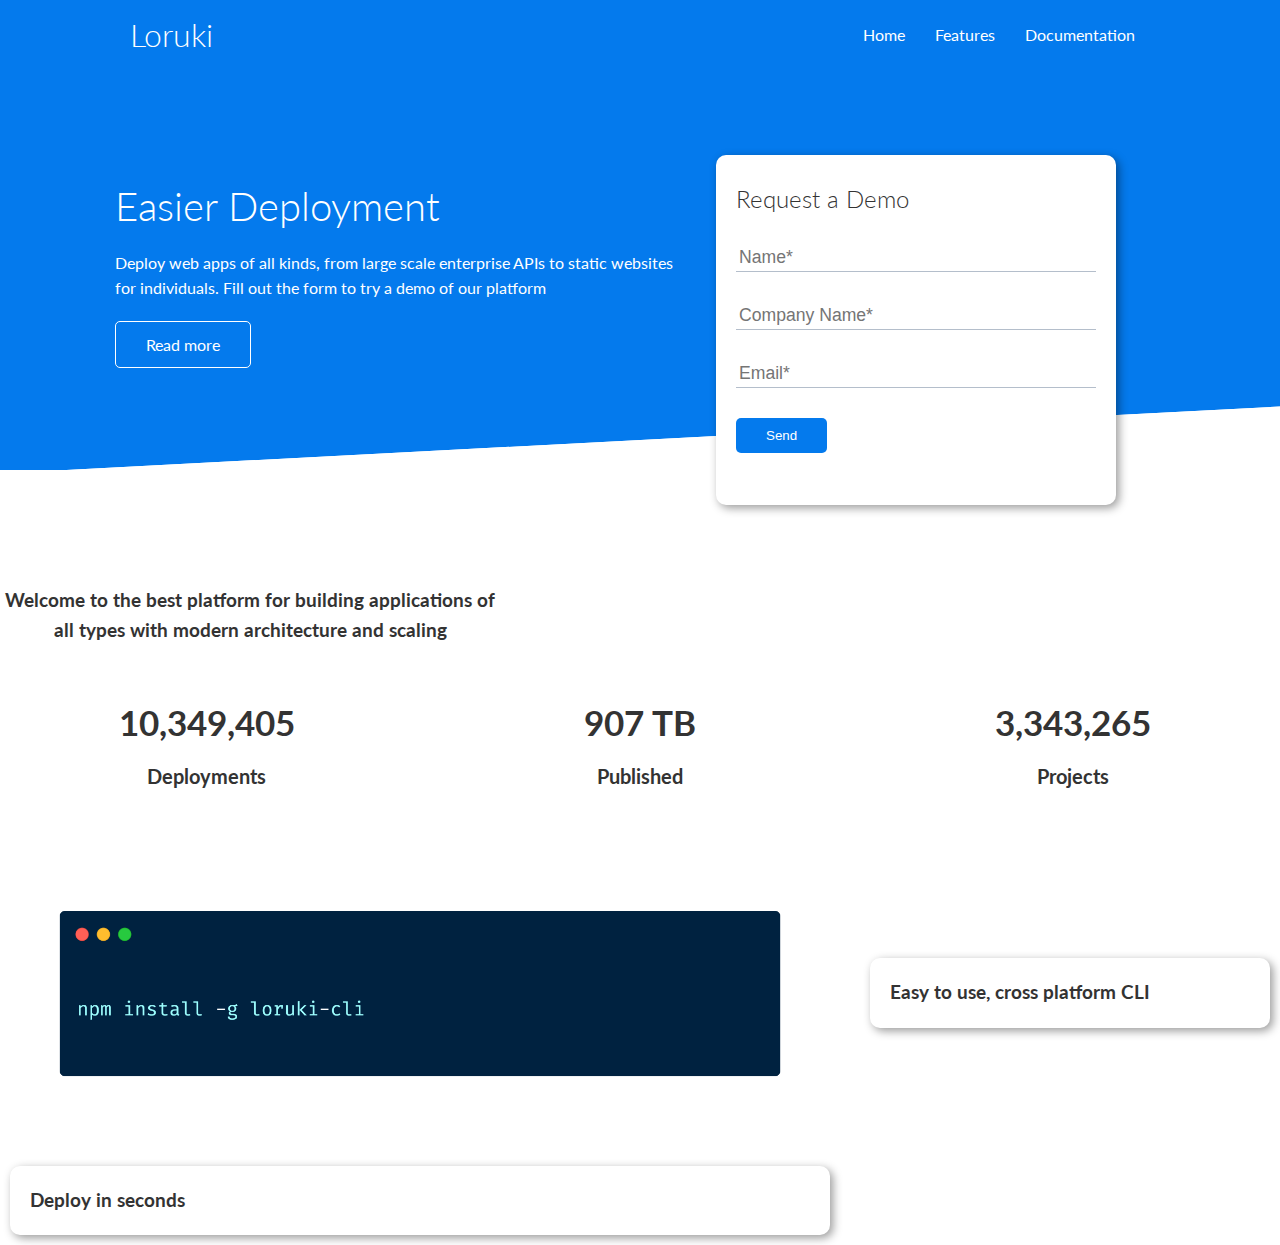
==== index.html @ 4c80ed02 "cli started" ====
<!DOCTYPE html>
<html lang="en">
  <head>
    <meta charset="UTF-8" />
    <meta http-equiv="X-UA-Compatible" content="IE=edge" />
    <meta name="viewport" content="width=device-width, initial-scale=1.0" />
    <link
      rel="stylesheet"
      href="https://cdnjs.cloudflare.com/ajax/libs/font-awesome/5.15.2/css/all.min.css"
      integrity="sha512-HK5fgLBL+xu6dm/Ii3z4xhlSUyZgTT9tuc/hSrtw6uzJOvgRr2a9jyxxT1ely+B+xFAmJKVSTbpM/CuL7qxO8w=="
      crossorigin="anonymous"
    />
    <link rel="stylesheet" href="css/style.css" />
    <link rel="stylesheet" href="css/utilities.css" />
    <title>Loruki | Cloud Hosting For Everyone</title>
  </head>
  <body>
    <!-- Navbar -->
    <div class="navbar">
      <div class="container flex">
        <h1 class="logo">Loruki</h1>
        <nav>
          <ul>
            <li><a href="index.html">Home</a></li>
            <li><a href="features.html">Features</a></li>
            <li><a href="docs.html">Documentation</a></li>
          </ul>
        </nav>
      </div>
    </div>

    <!-- Showcase -->
    <section class="showcase">
      <div class="container grid">
        <div class="showcase-text">
          <h1>Easier Deployment</h1>
          <p>
            Deploy web apps of all kinds, from large scale enterprise APIs to
            static websites for individuals. Fill out the form to try a demo of
            our platform
          </p>
          <a href="features.html" class="button button-outline">Read more</a>
        </div>
        <div class="showcase-form card">
          <h2>Request a Demo</h2>
          <form>
            <div class="form-control">
              <input type="text" name="name" placeholder="Name*" required />
            </div>
            <div class="form-control">
              <input
                type="text"
                name="company"
                placeholder="Company Name*"
                required
              />
            </div>
            <div class="form-control">
              <input type="email" name="email" placeholder="Email*" required />
            </div>
            <input type="submit" value="Send" class="button button-primary" />
          </form>
        </div>
      </div>
    </section>

    <!-- Stats -->
    <section class="stats">
      <div class="continer">
        <h3 class="stats-heading text-center marginY-1">
          Welcome to the best platform for building applications of all types
          with modern architecture and scaling
        </h3>
        <div class="grid grid-3 text-center marginY-4">
          <div>
            <i class="fas fa-server fa-3x"></i>
            <h3>10,349,405</h3>
            <p class="text-secondary">Deployments</p>
          </div>
          <div>
            <i class="fas fa-upload fa-3x"></i>
            <h3>907 TB</h3>
            <p class="text-secondary">Published</p>
          </div>
          <div>
            <i class="fas fa-project-diagram fa-3x"></i>
            <h3>3,343,265</h3>
            <p class="text-secondary">Projects</p>
          </div>
        </div>
      </div>
    </section>

    <!-- cli -->
    <section class="cli">
      <container class="grid">
        <img src="images/cli.png" alt="" />
        <div class="card">
          <h3>Easy to use, cross platform CLI</h3>
        </div>
        <div class="card">
          <h3>Deploy in seconds</h3>
        </div>
      </container>
    </section>
  </body>
</html>
---- css/style.css ----
@import url("https://fonts.googleapis.com/css2?family=Lato:wght@300&display=swap");

:root {
  --primary-color: #047aed;
}
* {
  box-sizing: border-box;
  padding: 0;
  margin: 0;
}

body {
  font-family: "Lato", sans-serif;
  color: #333;
  line-height: 1.6;
}

ul {
  list-style-type: none;
}

a {
  text-decoration: none;
  color: #333;
}

h1,
h2 {
  font-weight: 300;
  line-height: 1.2;
  margin: 10px 0;
}

p {
  margin: 10px 0;
}

img {
  width: 100%;
}

/* Navbar Styles */

.navbar {
  background-color: var(--primary-color);
  color: #fff;
  height: 70px;
}

.navbar ul {
  display: flex;
}

.navbar a {
  color: #fff;
  padding: 0;
  margin: 0 15px;
}

.navbar a:hover,
.navbar a:focus {
  /* text-decoration: none; */
  outline: none;
  border-bottom: 2px solid #fff;
}

.navbar .flex {
  justify-content: space-between;
}

/* Showcase */

.showcase {
  height: 400px;
  background-color: var(--primary-color);
  color: #fff;
  position: relative;
}

.showcase h1 {
  font-size: 40px;
}

.showcase p {
  margin: 20px 0;
}

.showcase .grid {
  grid-template-columns: 55% 45%;
  gap: 30px;
  overflow: visible;
}

.showcase-form {
  position: relative;
  top: 60px;
  height: 350px;
  width: 400px;
  padding: 40px;
  z-index: 100;
}

.showcase-form .form-control {
  margin: 30px 0;
}

.showcase-form input[type="text"],
.showcase-form input[type="email"] {
  border: 0;
  border-bottom: 1px solid #b4becb;
  width: 100%;
  padding: 3px;
  font-size: 1.1rem;
}

.showcase-form input:focus {
  outline: none;
}

.showcase::before,
.showcase::after {
  content: "";
  position: absolute;
  height: 100px;
  bottom: -70px;
  right: 0;
  left: 0;
  background: white;
  transform: skewY(-3deg);
  -webkit-transform: skewY(-3deg);
  -moz-transform: skewY(-3deg);
  -ms-transform: skewY(-3deg);
}

/* Stats */
.stats {
  padding-top: 100px;
}

.stats-heading {
  max-width: 500px;
  margin: auto;
}

.stats .grid h3 {
  font-size: 35px;
}

.stats .grid p {
  font-size: 20px;
  font-weight: bold;
}
---- css/utilities.css ----
/*  Utilities */

.container {
  max-width: 1100px;
  margin: 0 auto;
  overflow: auto;
  padding: 0 40px;
}

.card {
  background-color: #fff;
  color: #333;
  border-radius: 10px;
  box-shadow: 3px 3px 10px rgba(0, 0, 0, 0.4);
  padding: 20px;
  margin: 10px;
}

.button {
  display: inline-block;
  padding: 10px 30px;
  cursor: pointer;
  background: var(--primary-color);
  color: #fff;
  border: none;
  border-radius: 5px;
}

.button-outline {
  background-color: transparent;
  border: 1px white solid;
}

.button:hover,
.button:focus {
  outline: none;
  /* border: 2px dotted white; */
  transform: scale(0.98);
}

.text-center {
  text-align: center;
}

.flex {
  display: flex;
  justify-content: center;
  align-items: center;
  height: 100%;
}

.grid {
  display: grid;
  grid-template-columns: 2fr 1fr;
  gap: 20px;
  justify-content: center;
  align-items: center;
  height: 100%;
}

.grid-3 {
  grid-template-columns: repeat(3, 1fr);
}

/* margins */

.marginY-1 {
  margin: 1rem 0;
}

.marginY-2 {
  margin: 1.5rem 0;
}

.marginY-3 {
  margin: 2rem 0;
}

.marginY-4 {
  margin: 3rem 0;
}

.marginY-5 {
  margin: 4rem 0;
}

.margin-1 {
  margin: 1rem;
}

.margin-2 {
  margin: 1.5rem;
}

.margin-3 {
  margin: 2rem;
}

.margin-4 {
  margin: 3rem;
}

.margin-5 {
  margin: 4rem;
}

/* paddings */

.paddingY-1 {
  padding: 1rem 0;
}

.paddingY-2 {
  padding: 1.5rem 0;
}

.paddingY-3 {
  padding: 2rem 0;
}

.paddingY-4 {
  padding: 3rem 0;
}

.paddingY-5 {
  padding: 4rem 0;
}

.padding-1 {
  padding: 1rem;
}

.padding-2 {
  padding: 1.5rem;
}

.padding-3 {
  padding: 2rem;
}

.padding-4 {
  padding: 3rem;
}

.padding-5 {
  padding: 4rem;
}
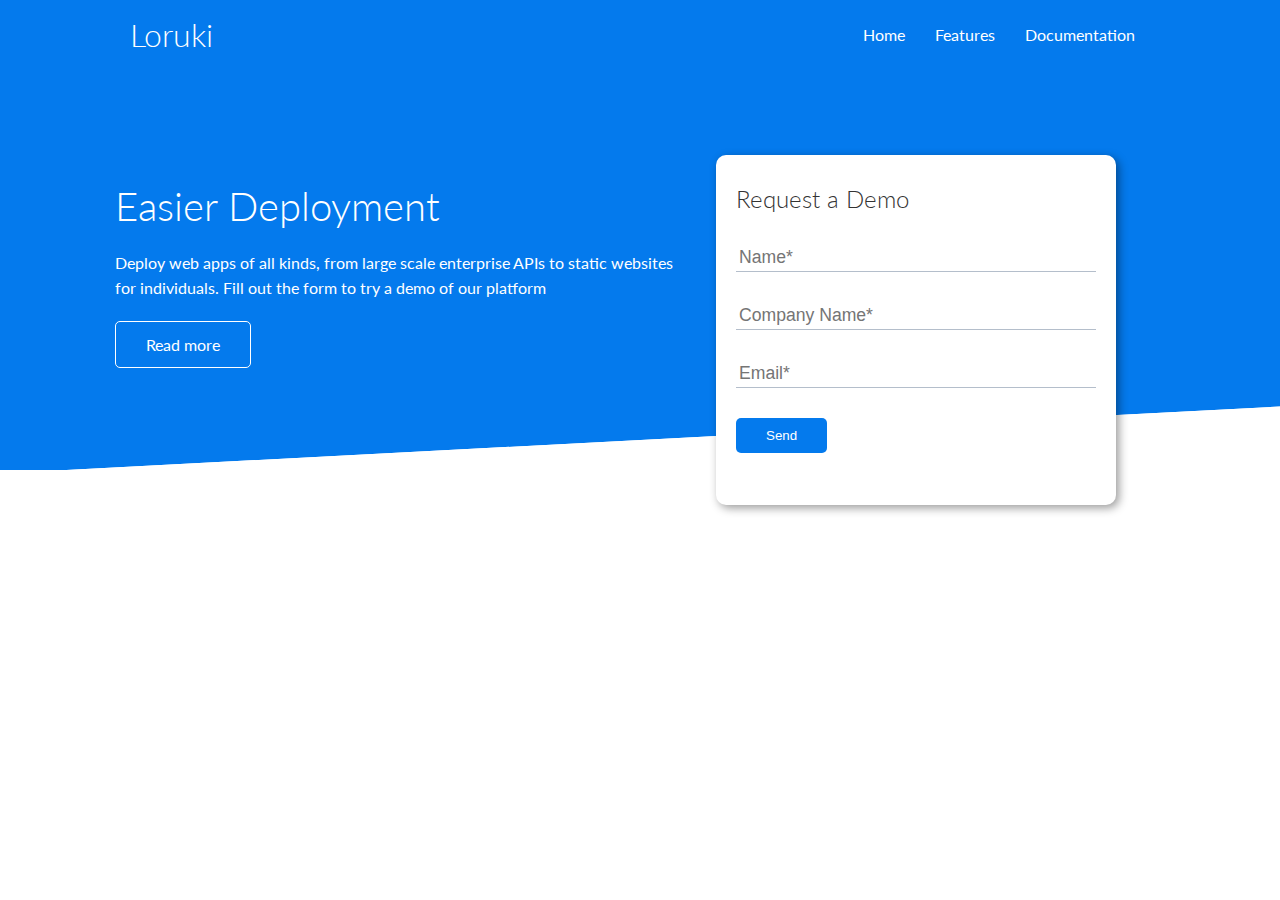
==== commit b4307fb7: "Merge branch 'Stats'" ====
--- a/index.html
+++ b/index.html
@@ -12,6 +12,7 @@
     />
     <link rel="stylesheet" href="css/style.css" />
     <link rel="stylesheet" href="css/utilities.css" />
+    <link rel="shortcut icon" type="image/x-icon" href="favicon.ico?" />
     <title>Loruki | Cloud Hosting For Everyone</title>
   </head>
   <body>
@@ -28,7 +29,6 @@
         </nav>
       </div>
     </div>
-
     <!-- Showcase -->
     <section class="showcase">
       <div class="container grid">
@@ -63,45 +63,5 @@
         </div>
       </div>
     </section>
-
-    <!-- Stats -->
-    <section class="stats">
-      <div class="continer">
-        <h3 class="stats-heading text-center marginY-1">
-          Welcome to the best platform for building applications of all types
-          with modern architecture and scaling
-        </h3>
-        <div class="grid grid-3 text-center marginY-4">
-          <div>
-            <i class="fas fa-server fa-3x"></i>
-            <h3>10,349,405</h3>
-            <p class="text-secondary">Deployments</p>
-          </div>
-          <div>
-            <i class="fas fa-upload fa-3x"></i>
-            <h3>907 TB</h3>
-            <p class="text-secondary">Published</p>
-          </div>
-          <div>
-            <i class="fas fa-project-diagram fa-3x"></i>
-            <h3>3,343,265</h3>
-            <p class="text-secondary">Projects</p>
-          </div>
-        </div>
-      </div>
-    </section>
-
-    <!-- cli -->
-    <section class="cli">
-      <container class="grid">
-        <img src="images/cli.png" alt="" />
-        <div class="card">
-          <h3>Easy to use, cross platform CLI</h3>
-        </div>
-        <div class="card">
-          <h3>Deploy in seconds</h3>
-        </div>
-      </container>
-    </section>
   </body>
 </html>
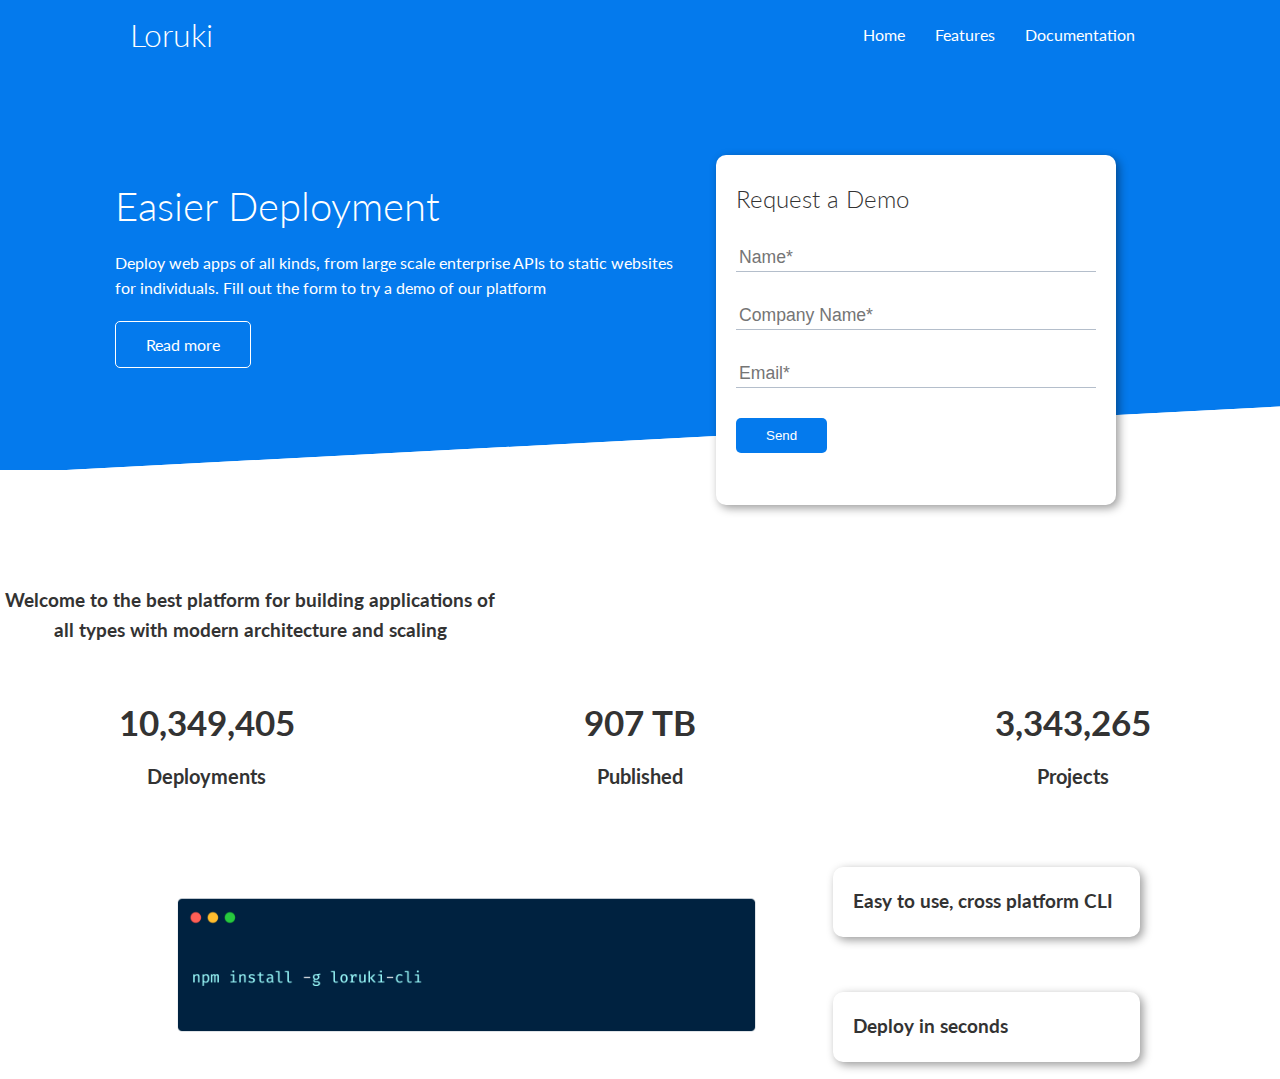
==== commit d4b63211: "cli added" ====
--- a/index.html
+++ b/index.html
@@ -29,6 +29,7 @@
         </nav>
       </div>
     </div>
+
     <!-- Showcase -->
     <section class="showcase">
       <div class="container grid">
@@ -63,5 +64,45 @@
         </div>
       </div>
     </section>
+
+    <!-- Stats -->
+    <section class="stats">
+      <div class="continer">
+        <h3 class="stats-heading text-center marginY-1">
+          Welcome to the best platform for building applications of all types
+          with modern architecture and scaling
+        </h3>
+        <div class="grid grid-3 text-center marginY-4">
+          <div>
+            <i class="fas fa-server fa-3x"></i>
+            <h3>10,349,405</h3>
+            <p class="text-secondary">Deployments</p>
+          </div>
+          <div>
+            <i class="fas fa-upload fa-3x"></i>
+            <h3>907 TB</h3>
+            <p class="text-secondary">Published</p>
+          </div>
+          <div>
+            <i class="fas fa-project-diagram fa-3x"></i>
+            <h3>3,343,265</h3>
+            <p class="text-secondary">Projects</p>
+          </div>
+        </div>
+      </div>
+    </section>
+
+    <!-- cli -->
+    <section class="cli">
+      <div class="container grid">
+        <img src="images/cli.png" alt="" />
+        <div class="card">
+          <h3>Easy to use, cross platform CLI</h3>
+        </div>
+        <div class="card">
+          <h3>Deploy in seconds</h3>
+        </div>
+      </div>
+    </section>
   </body>
 </html>
--- a/css/style.css
+++ b/css/style.css
@@ -150,3 +150,14 @@
   font-size: 20px;
   font-weight: bold;
 }
+
+/* Cli */
+.cli .grid {
+  grid-template-columns: repeat(3, 1fr);
+  grid-template-rows: repeat(2, 1fr);
+}
+
+.cli .grid > *:first-child {
+  grid-column: 1 / span 2;
+  grid-row: 1 / span 2;
+}
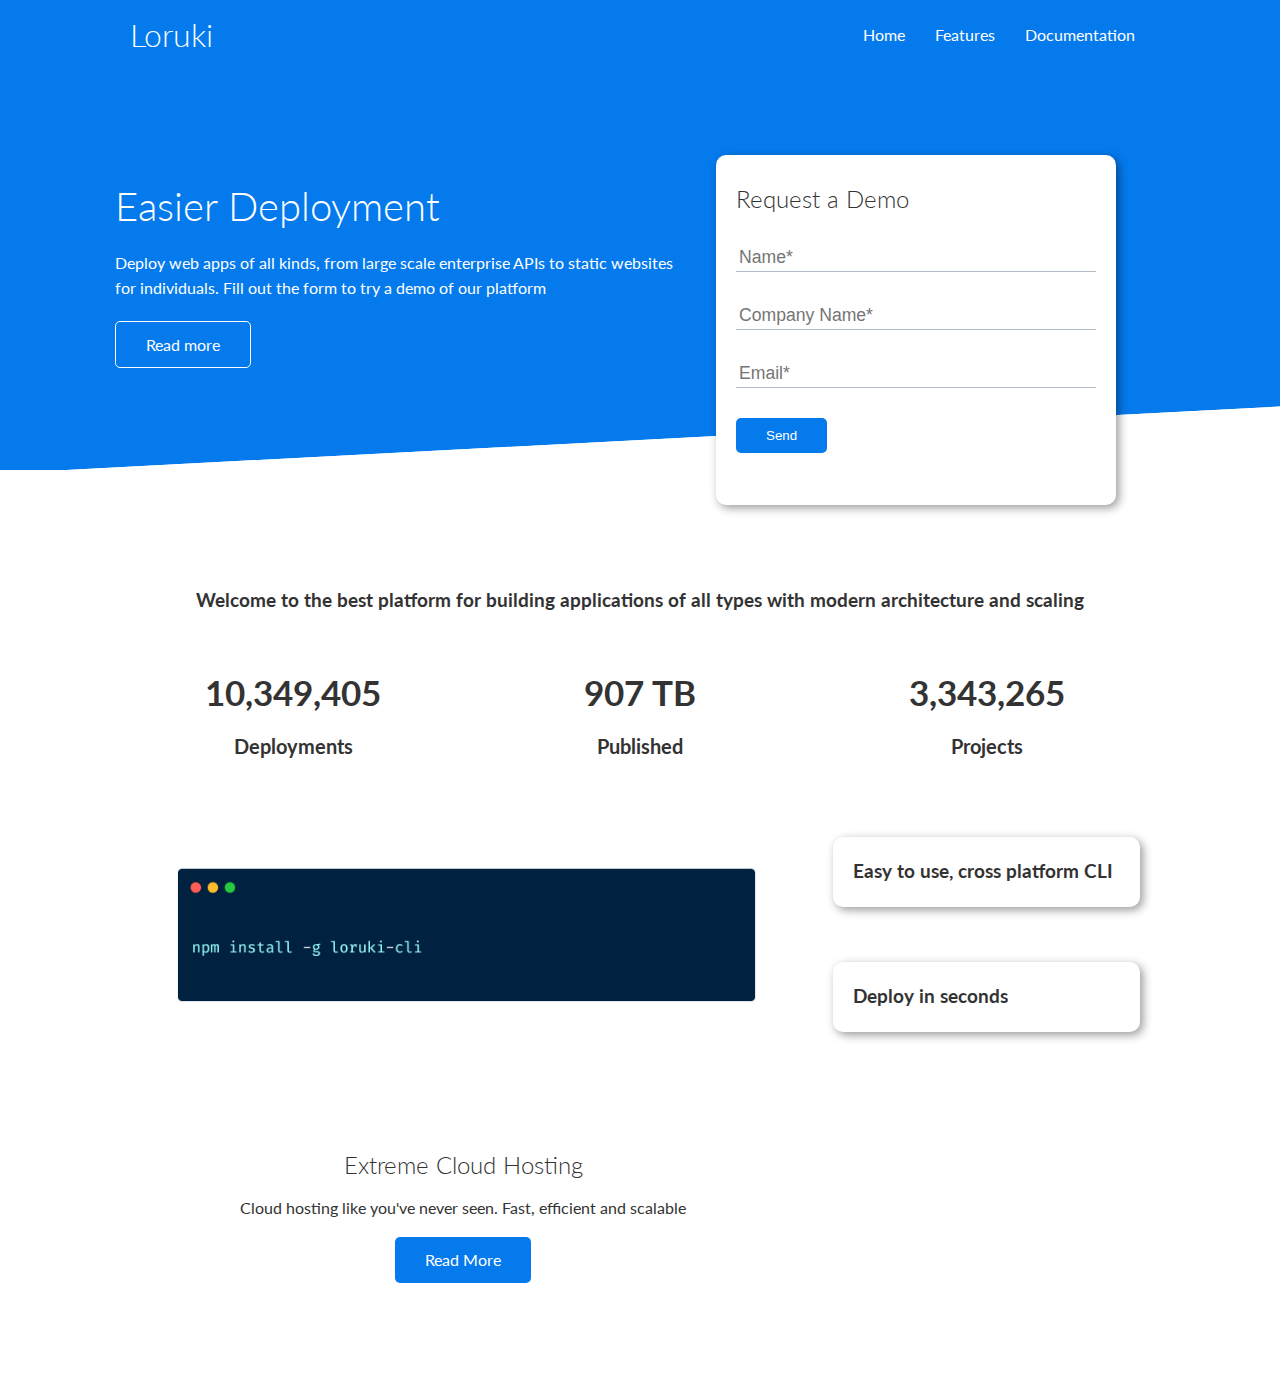
==== commit d58e6ad2: "stats hewading centered" ====
--- a/index.html
+++ b/index.html
@@ -67,11 +67,12 @@
 
     <!-- Stats -->
     <section class="stats">
-      <div class="continer">
-        <h3 class="stats-heading text-center marginY-1">
+      <div class="container">
+        <h3 class="text-center stats-heading marginY-1">
           Welcome to the best platform for building applications of all types
           with modern architecture and scaling
         </h3>
+
         <div class="grid grid-3 text-center marginY-4">
           <div>
             <i class="fas fa-server fa-3x"></i>
@@ -104,5 +105,19 @@
         </div>
       </div>
     </section>
+
+    <!-- Cloud -->
+    <section class="cloud bg-primary marginY-2 padding-2">
+      <div class="container grid">
+        <div class="text-center">
+          <h2 class="large">Extreme Cloud Hosting</h2>
+          <p class="lead marginY-1">
+            Cloud hosting like you've never seen. Fast, efficient and scalable
+          </p>
+          <a href="features.html" class="button button-dark">Read More</a>
+        </div>
+        <img src="images/cloud.png" alt="" />
+      </div>
+    </section>
   </body>
 </html>
--- a/css/style.css
+++ b/css/style.css
@@ -138,8 +138,10 @@
 }
 
 .stats-heading {
+  margin: auto;
+  /* justify-content: center; */
+  //TODO: fix this
   max-width: 500px;
-  margin: auto;
 }
 
 .stats .grid h3 {
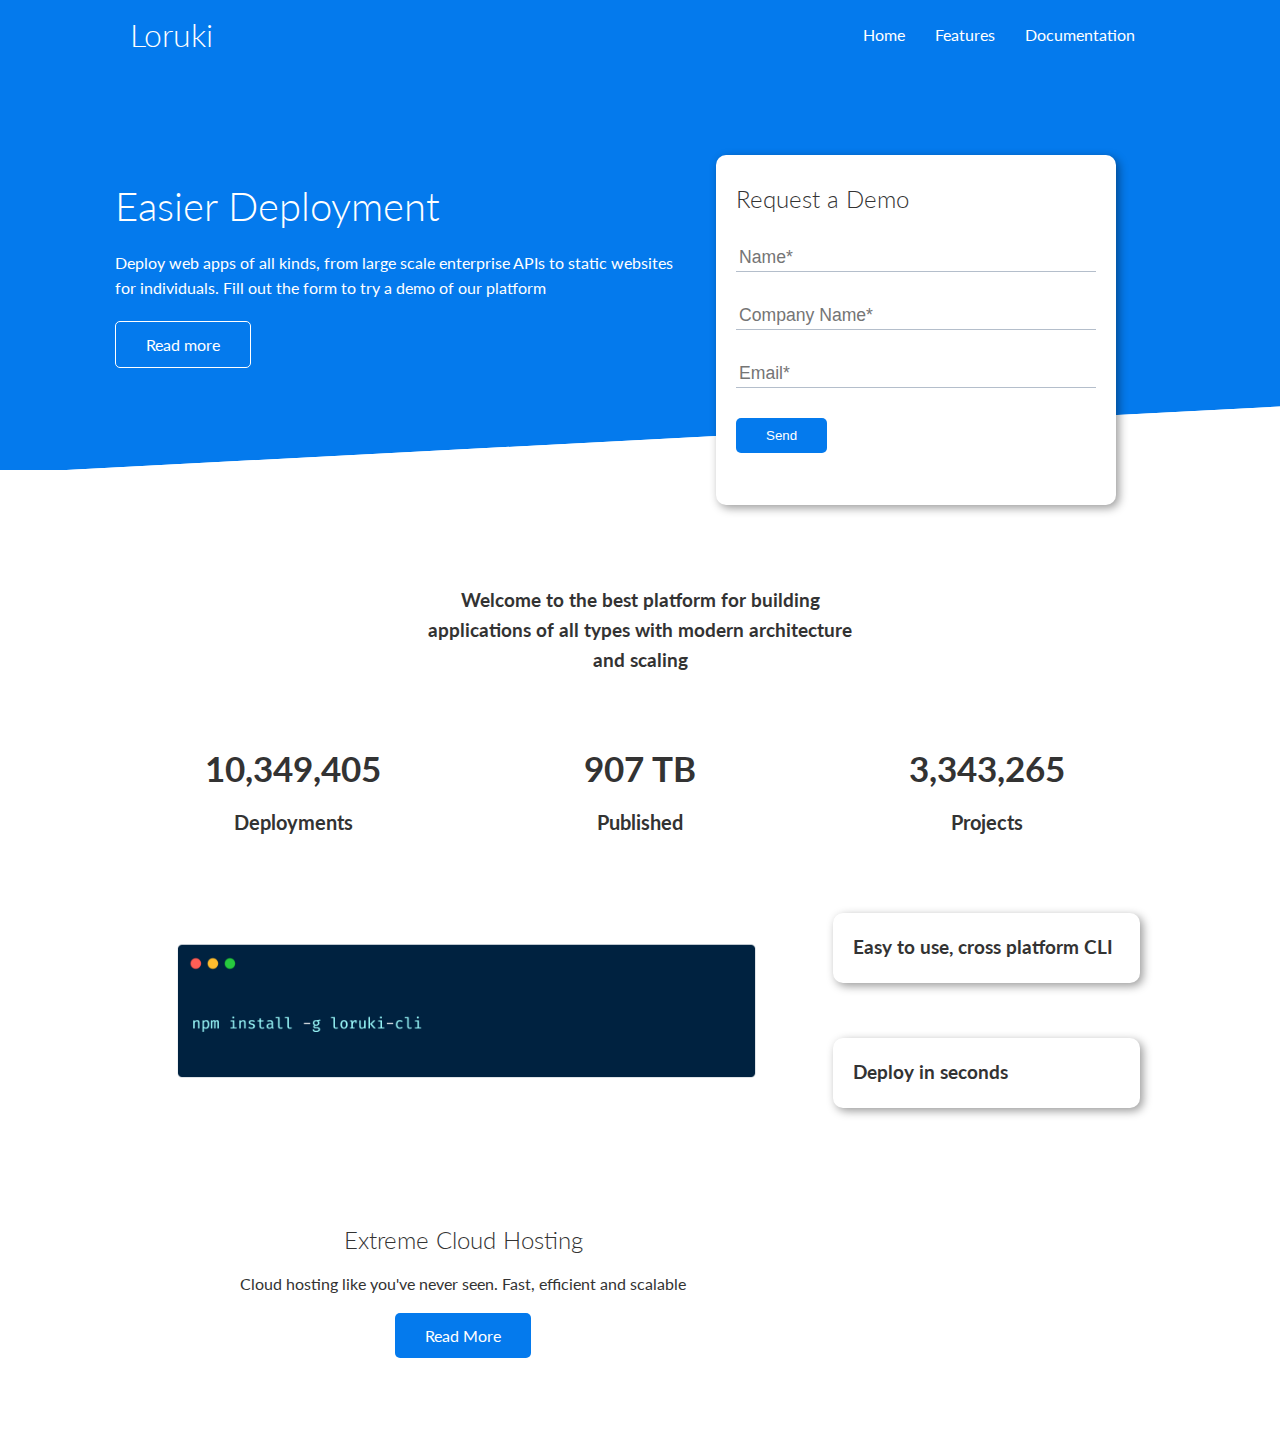
==== commit 70212839: "Stats H3 center fix" ====
--- a/index.html
+++ b/index.html
@@ -68,10 +68,12 @@
     <!-- Stats -->
     <section class="stats">
       <div class="container">
-        <h3 class="text-center stats-heading marginY-1">
-          Welcome to the best platform for building applications of all types
-          with modern architecture and scaling
-        </h3>
+        <div class="flex">
+          <h3 class="text-center stats-heading marginY-1">
+            Welcome to the best platform for building applications of all types
+            with modern architecture and scaling
+          </h3>
+        </div>
 
         <div class="grid grid-3 text-center marginY-4">
           <div>
--- a/css/style.css
+++ b/css/style.css
@@ -139,9 +139,8 @@
 
 .stats-heading {
   margin: auto;
-  /* justify-content: center; */
-  //TODO: fix this
-  max-width: 500px;
+  /* width: auto; */
+  max-width: 450px;
 }
 
 .stats .grid h3 {
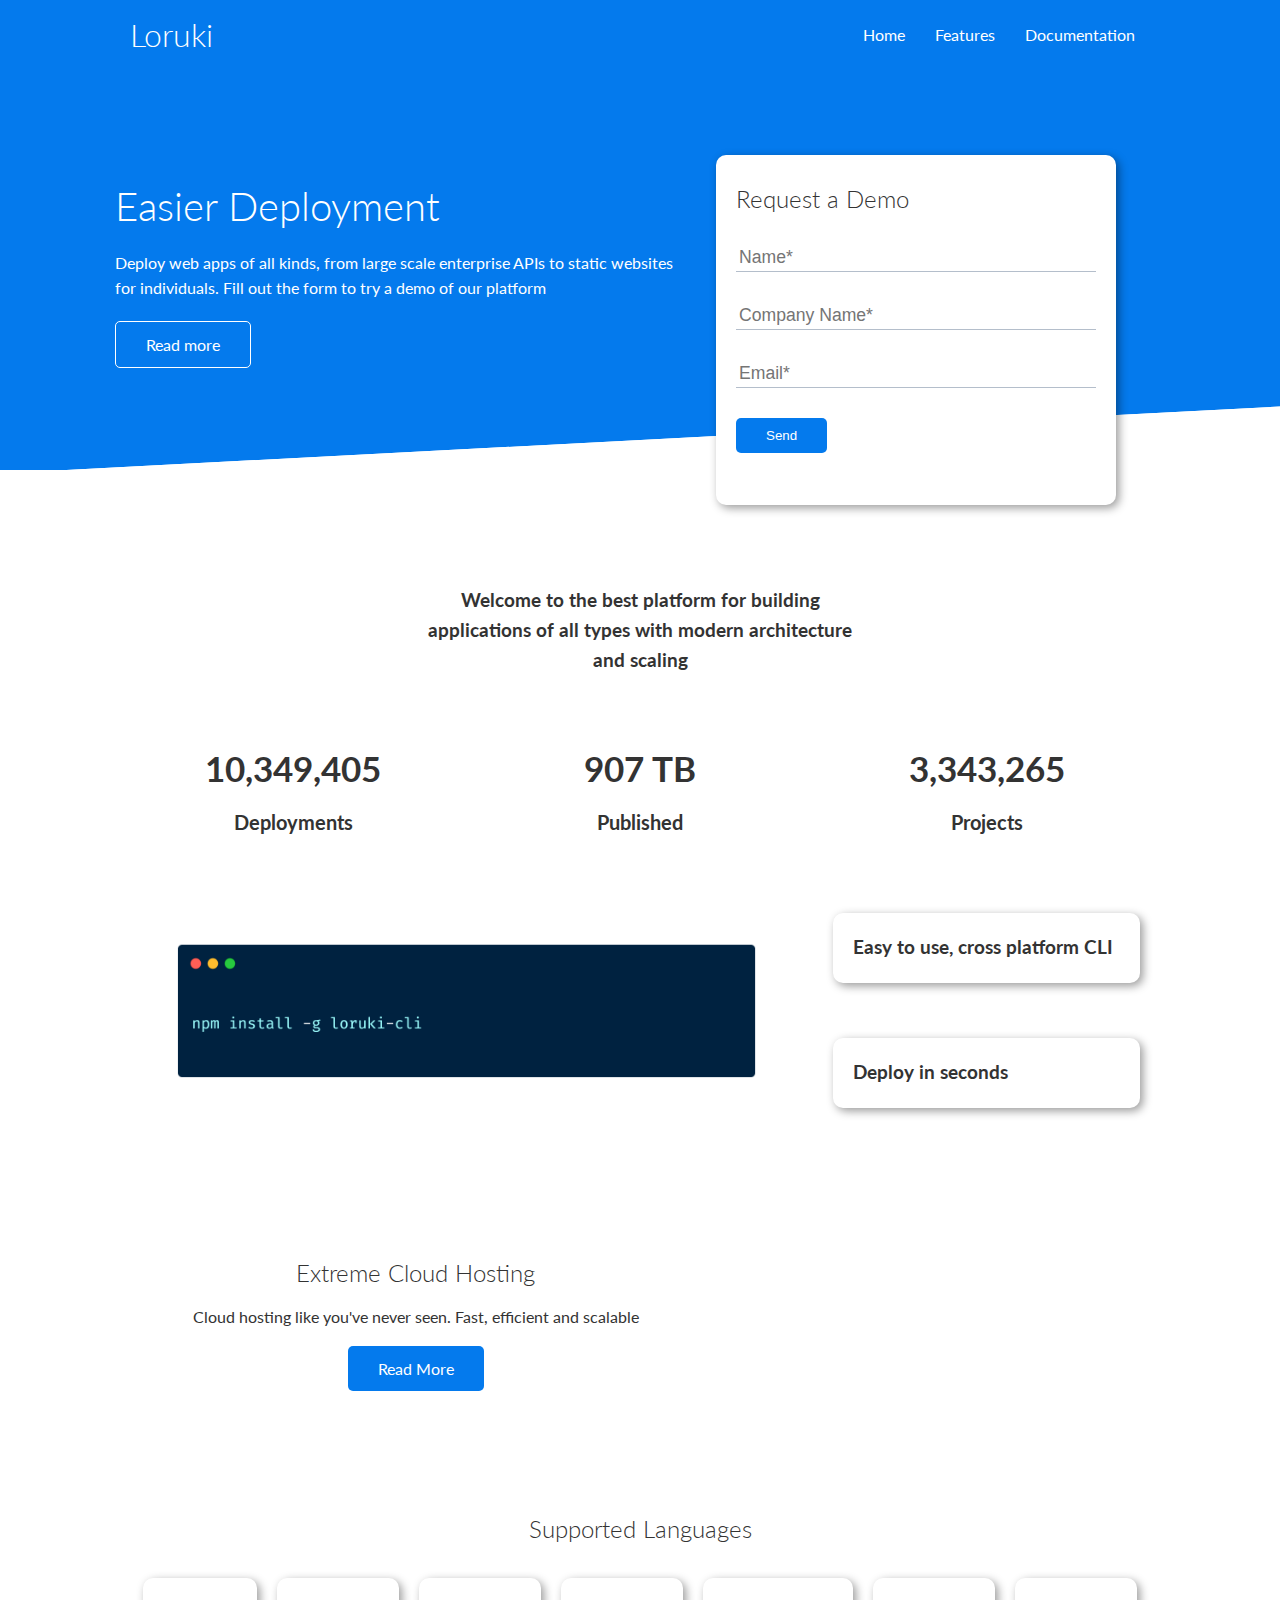
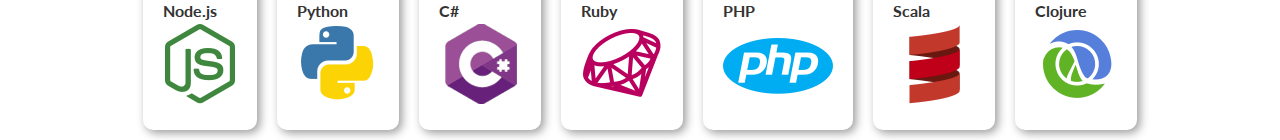
==== commit 994b22c0: "languages added" ====
--- a/index.html
+++ b/index.html
@@ -109,11 +109,11 @@
     </section>
 
     <!-- Cloud -->
-    <section class="cloud bg-primary marginY-2 padding-2">
+    <section class="cloud background-primary marginY-2 padding-2">
       <div class="container grid">
         <div class="text-center">
-          <h2 class="large">Extreme Cloud Hosting</h2>
-          <p class="lead marginY-1">
+          <h2 class="large-font">Extreme Cloud Hosting</h2>
+          <p class="lead-text marginY-1">
             Cloud hosting like you've never seen. Fast, efficient and scalable
           </p>
           <a href="features.html" class="button button-dark">Read More</a>
@@ -122,4 +122,39 @@
       </div>
     </section>
   </body>
+
+  <!-- Languages -->
+  <section class="languages">
+    <h2 class="medium-font text-center marginY-2">Supported Languages</h2>
+    <div class="container flex">
+      <div class="card">
+        <h4>Node.js</h4>
+        <img src="images/logos/node.png" alt="" />
+      </div>
+      <div class="card">
+        <h4>Python</h4>
+        <img src="images/logos/python.png" alt="" />
+      </div>
+      <div class="card">
+        <h4>C#</h4>
+        <img src="images/logos/csharp.png" alt="" />
+      </div>
+      <div class="card">
+        <h4>Ruby</h4>
+        <img src="images/logos/ruby.png" alt="" />
+      </div>
+      <div class="card">
+        <h4>PHP</h4>
+        <img src="images/logos/php.png" alt="" />
+      </div>
+      <div class="card">
+        <h4>Scala</h4>
+        <img src="images/logos/scala.png" alt="" />
+      </div>
+      <div class="card">
+        <h4>Clojure</h4>
+        <img src="images/logos/clojure.png" alt="" />
+      </div>
+    </div>
+  </section>
 </html>
--- a/css/style.css
+++ b/css/style.css
@@ -2,6 +2,9 @@
 
 :root {
   --primary-color: #047aed;
+  --secondary-color: #1c3fa8;
+  --dark-color: #002240;
+  --light-color: #f4f4f4;
 }
 * {
   box-sizing: border-box;
@@ -162,3 +165,11 @@
   grid-column: 1 / span 2;
   grid-row: 1 / span 2;
 }
+
+/* Cloud */
+
+.cloud .grid {
+  grid-template-columns: 4fr 3fr;
+}
+
+/* Languages */
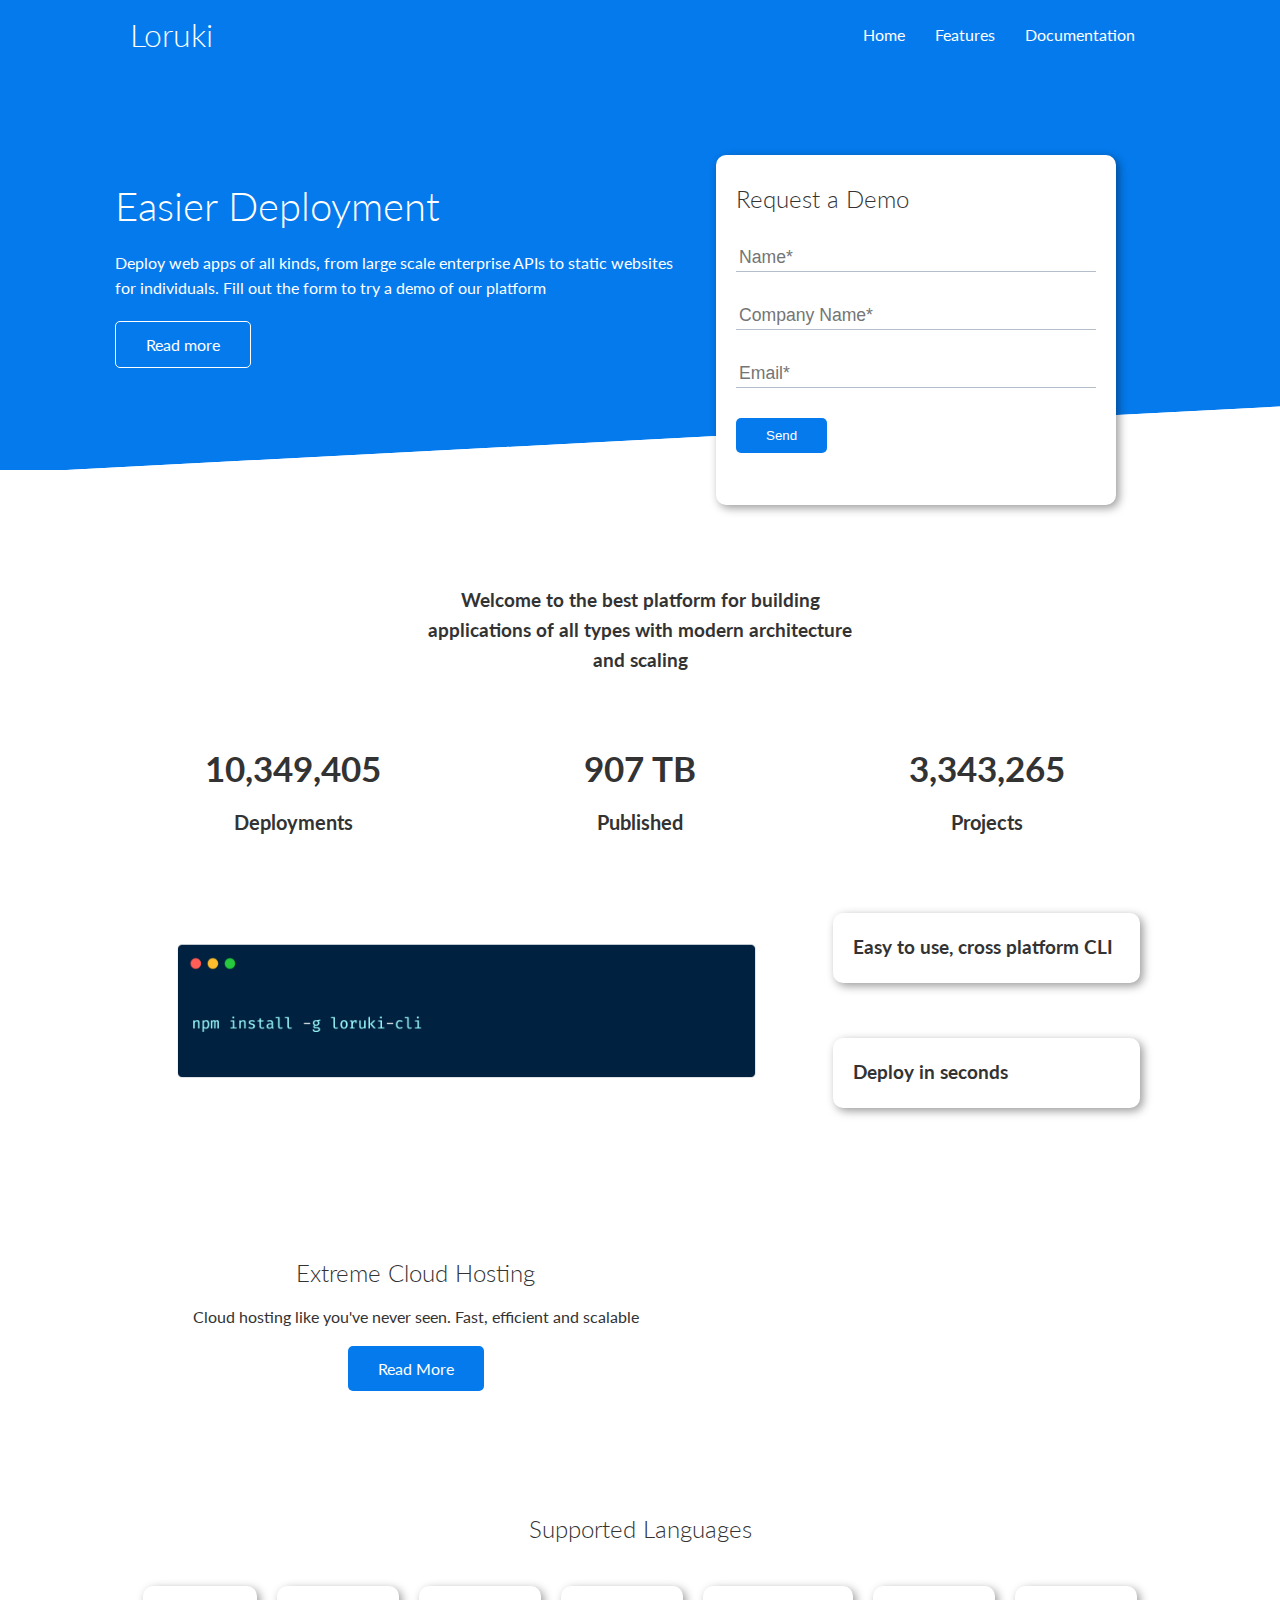
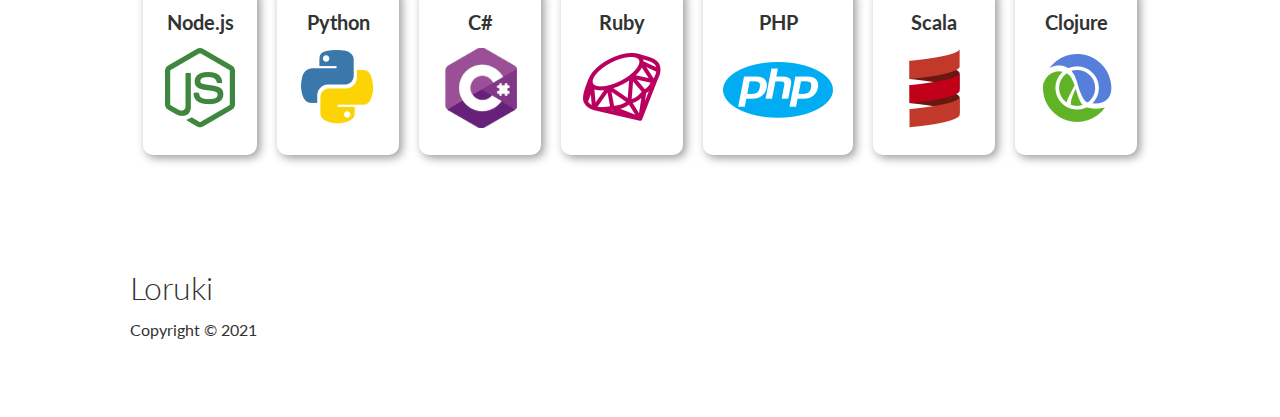
==== commit 41e5861c: "Footer initiated" ====
--- a/index.html
+++ b/index.html
@@ -157,4 +157,14 @@
       </div>
     </div>
   </section>
+
+  <!-- Footer -->
+  <footer class="footer background-dark paddingY-5">
+    <div class="container grid grid-3">
+      <div>
+        <h1>Loruki</h1>
+        <p>Copyright &copy; 2021</p>
+      </div>
+    </div>
+  </footer>
 </html>
--- a/css/style.css
+++ b/css/style.css
@@ -173,3 +173,23 @@
 }
 
 /* Languages */
+
+.languages .flex {
+  flex-wrap: wrap;
+}
+
+.languages .card {
+  text-align: center;
+  margin: 18px 10px 40px;
+  transition: transform 0.2s ease-in;
+}
+
+.languages .card h4 {
+  font-size: 20px;
+  margin-bottom: 10px;
+}
+
+.languages .card:hover,
+.languages .card:focus {
+  transform: translateY(-15px);
+}
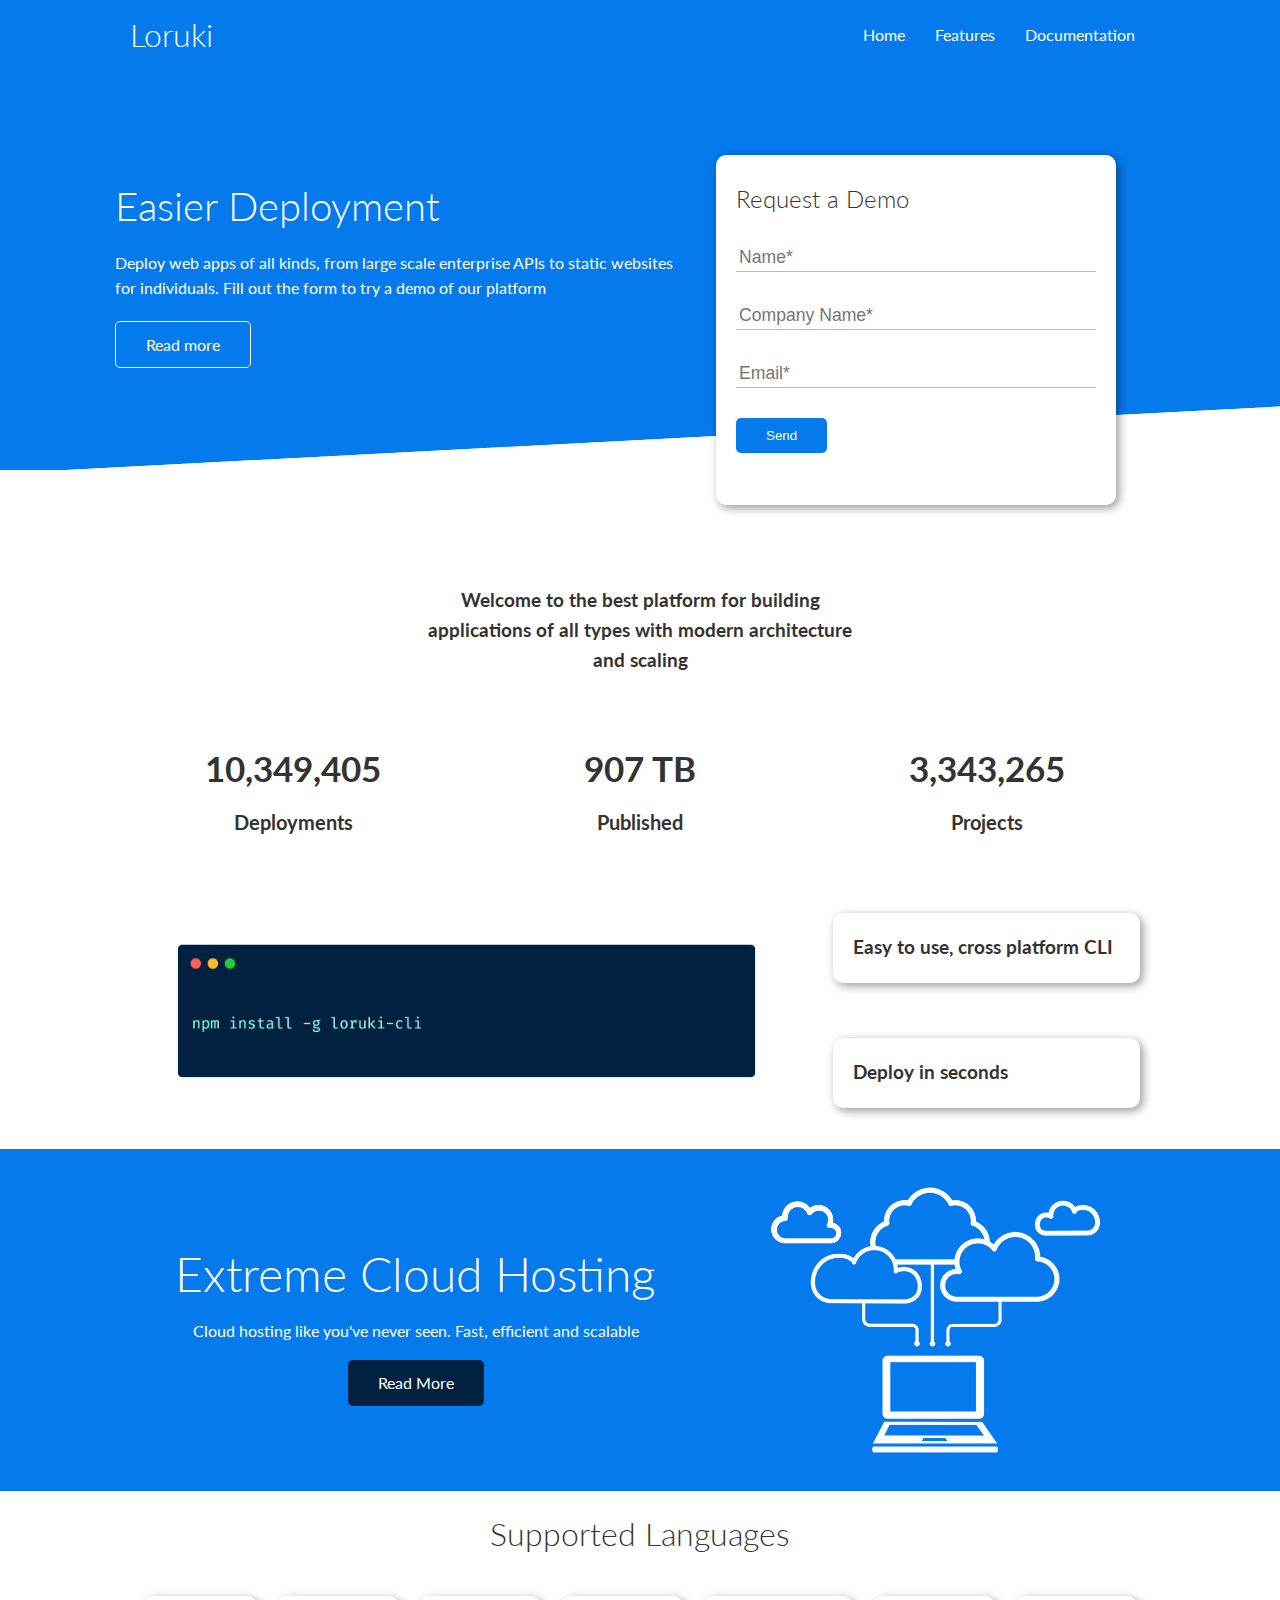
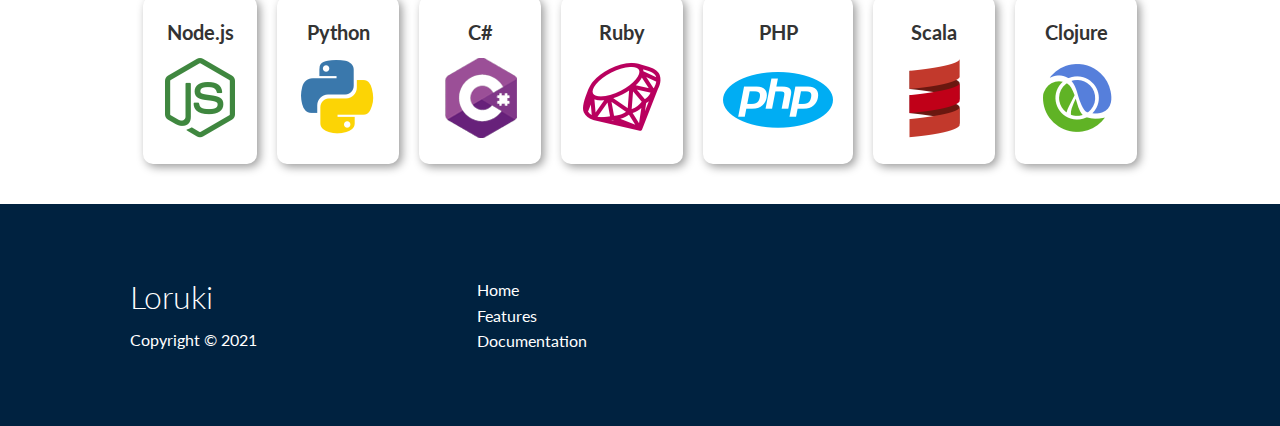
==== commit fa7cee13: "Footer corrected" ====
--- a/index.html
+++ b/index.html
@@ -165,6 +165,19 @@
         <h1>Loruki</h1>
         <p>Copyright &copy; 2021</p>
       </div>
+      <nav>
+        <ul>
+          <li><a href="index.html">Home</a></li>
+          <li><a href="features.html">Features</a></li>
+          <li><a href="docs.html">Documentation</a></li>
+        </ul>
+      </nav>
+      <div class="social">
+        <a href="#"><i class="fab fa-github fa-2x"></i></a>
+        <a href="#"><i class="fab fa-facebook fa-2x"></i></a>
+        <a href="#"><i class="fab fa-instagram fa-2x"></i></a>
+        <a href="#"><i class="fab fa-twitter fa-2x"></i></a>
+      </div>
     </div>
   </footer>
 </html>
--- a/css/utilities.css
+++ b/css/utilities.css
@@ -38,6 +38,63 @@
   transform: scale(0.98);
 }
 
+/* Backgrounds & Colored Buttons */
+
+.background-primary,
+.button-primary {
+  background-color: var(--primary-color);
+  color: #fff;
+}
+
+.background-secondary,
+.button-secondary {
+  background-color: var(--secondary-color);
+  color: #fff;
+}
+
+.background-dark,
+.button-dark {
+  background-color: var(--dark-color);
+  color: #fff;
+}
+
+.background-light,
+.button-light {
+  background-color: var(--light-color);
+  color: #333;
+}
+
+.background-primary a,
+.button-primary a,
+.background-secondary a,
+.button-secondary a,
+.background-dark a,
+.button-dark a {
+  color: #fff;
+}
+
+/* Text Sizes */
+
+.lead-font {
+  font-size: 20px;
+}
+
+.small-font {
+  font-size: 1rem;
+}
+
+.medium-font {
+  font-size: 2rem;
+}
+
+.large-font {
+  font-size: 3rem;
+}
+
+.extralarge-font {
+  font-size: 4rem;
+}
+
 .text-center {
   text-align: center;
 }
